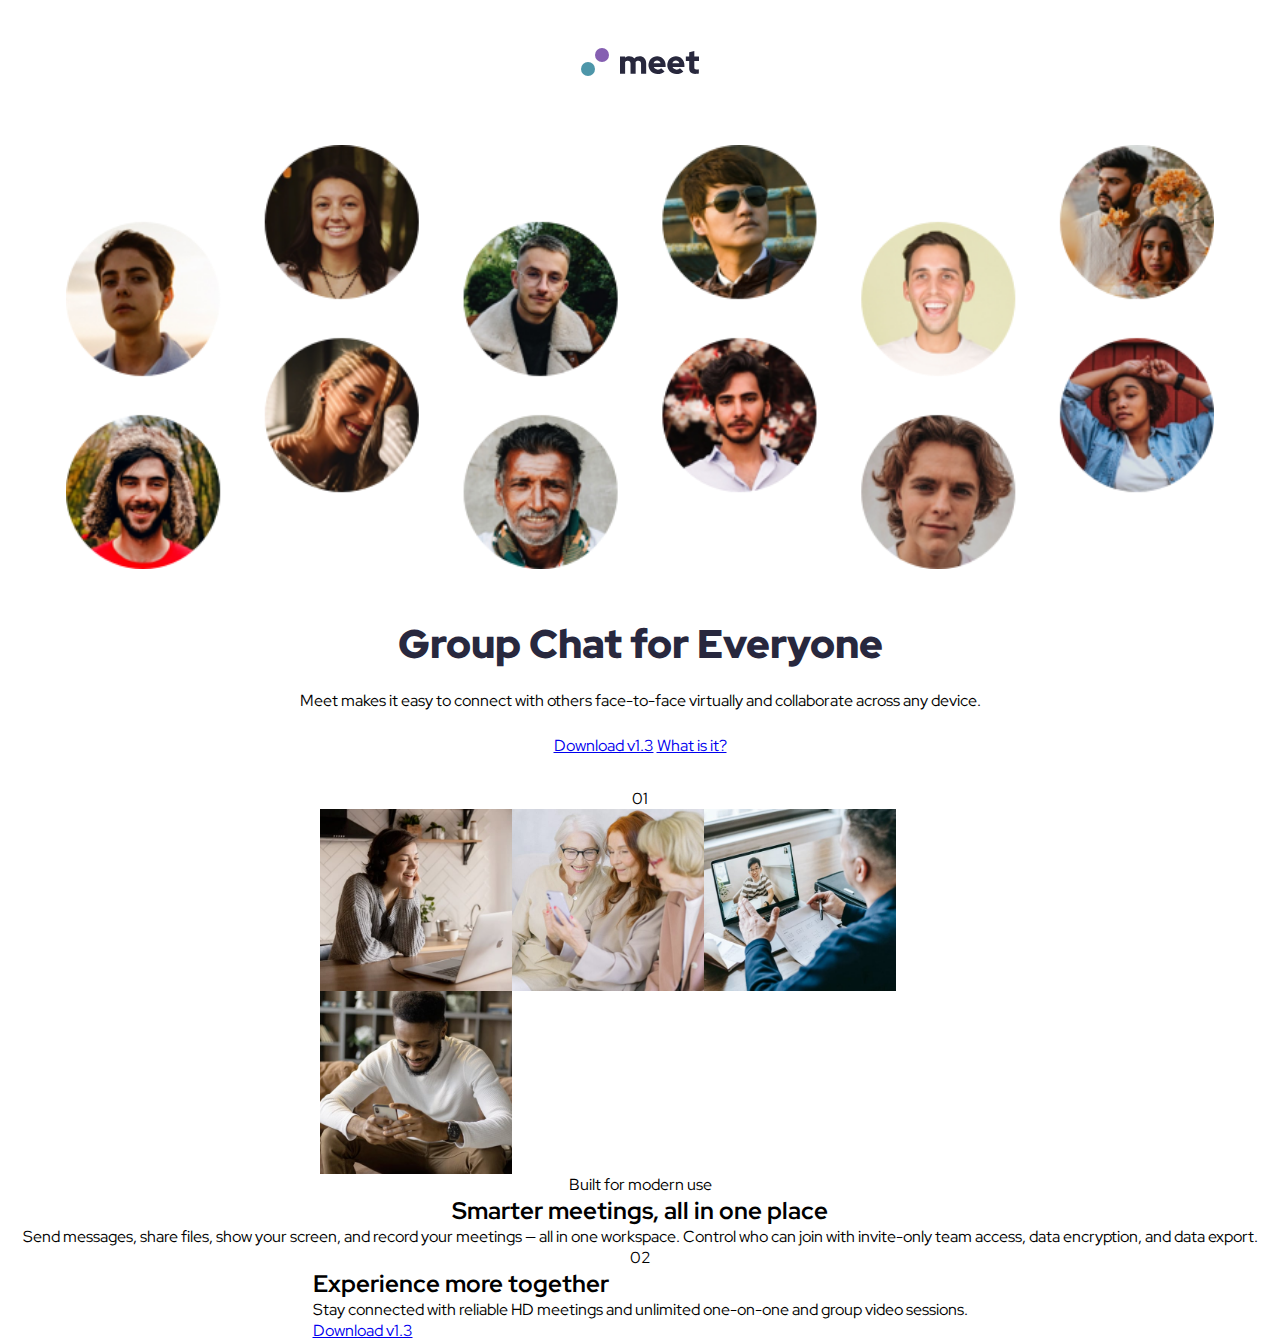
==== starter-code/index.html @ 565b85b3 "beggin code" ====
<!DOCTYPE html>
<html lang="en">

<head>
  <meta charset="UTF-8">
  <meta name="viewport" content="width=device-width, initial-scale=1.0">
  <style>
    @import url('https://fonts.googleapis.com/css2?family=Red+Hat+Display:ital,wght@0,300..900;1,300..900&display=swap');
  </style>

  <link rel="icon" type="image/png" sizes="32x32" href="./assets/favicon-32x32.png">
  <link rel="stylesheet" href="style.css">

  <title>Frontend Mentor | Meet landing page</title>
</head>

<body>
  <div class="full">
    <header><img alt="Meet logo" class="logo" src="assets/logo.svg"></header>
    <main>
      <section class="group-chat">
        <div class="hero-imgs">
          <img class="mobile-hero" src="assets/tablet/image-hero.png" alt="happy people">
          <img class="desktop-hero" src="assets/desktop/image-hero-left.png" alt="happy people">
          <img class="desktop-hero" src="assets/desktop/image-hero-right.png" alt="happy people">
        </div>
        <div class="group-div">
          <h1>Group Chat for Everyone</h1>
          <p>Meet makes it easy to connect with others face-to-face virtually and collaborate across any device.</p>
          <div class="buttons">
            <a href="#" target="_blank" class="v-1" id="v-1-1">Download v1.3</a>
            <a href="#" target="_blank">What is it?</a>
          </div>
        </div>
      </section>
      <section class="second-square">

        <div class="01">
          01
        </div>
        <div class="four-imgs">
          <img src="assets/desktop/image-woman-in-videocall.jpg" alt="woman in videocall">
          <img src="assets/desktop/image-women-videochatting.jpg" alt="three womens in video-chatting">
          <img src="assets/desktop/image-men-in-meeting.jpg" alt="man in videocall">
          <img src="assets/desktop/image-man-texting.jpg" alt="man texting">

        </div>
        <p class="blue-p">Built for modern use</p>

        <h2>Smarter meetings, all in one place</h2>

        <p>Send messages, share files, show your screen, and record your meetings — all in one
          workspace. Control who can join with invite-only team access, data encryption, and data export.</p>
      </section>
      <section name="third-square">
        <div class="02">
          02
        </div>
        <div class="background-footer-img">
          <h2>Experience more together</h2>
          <p>Stay connected with reliable HD meetings and unlimited one-on-one and group video sessions.</p>

          <a href="#" target="_blank" class="v-1" id="v-1-2">Download v1.3</a>
        </div>
      </section>
    </main>
  </div>
</body>

</html>
---- starter-code/style.css ----
* {
    margin: 0;
    box-sizing: border-box;
    font-family: 'Red Hat Display';
}

.desktop-hero {
    display: none;
}

.full {
    display: flex;
    flex-direction: column;
    align-items: center;
    justify-content: center;

}

header {

    padding-top: 3rem;
    padding-left: 5rem;
    padding-right: 5rem;

}

.group-chat {
    padding-top: 4rem;
    padding-left: 2.2rem;
    padding-bottom: 2rem;
    padding-right: 2.2rem;
    gap: 3rem;
}

.group-div {
    display: flex;
    flex-direction: column;
    align-items: center;
    justify-content: center;
    gap: 1.5rem;
}

h1 {
    font-weight: 900;
    font-size: 2.5rem;
    line-height: 110%;
    color: hsl(240, 21%, 20%);
    text-align: center;
    margin-left: 1rem;
    margin-right: 1rem;

}

.group-div p {
    text-align: center;
}

main {
    display: flex;
    flex-direction: column;
    align-items: center;
    justify-content: center;
}

section {
    display: flex;
    flex-direction: column;
    align-items: center;
    justify-content: center;
}

.hero-imgs {
    width: 140%;
}

.mobile-hero {
    width: 100%;
}

.four-imgs {
    display: flex;
    flex-wrap: wrap;
    width: 50%;

}

.four-imgs img {
    width: 30%;
}
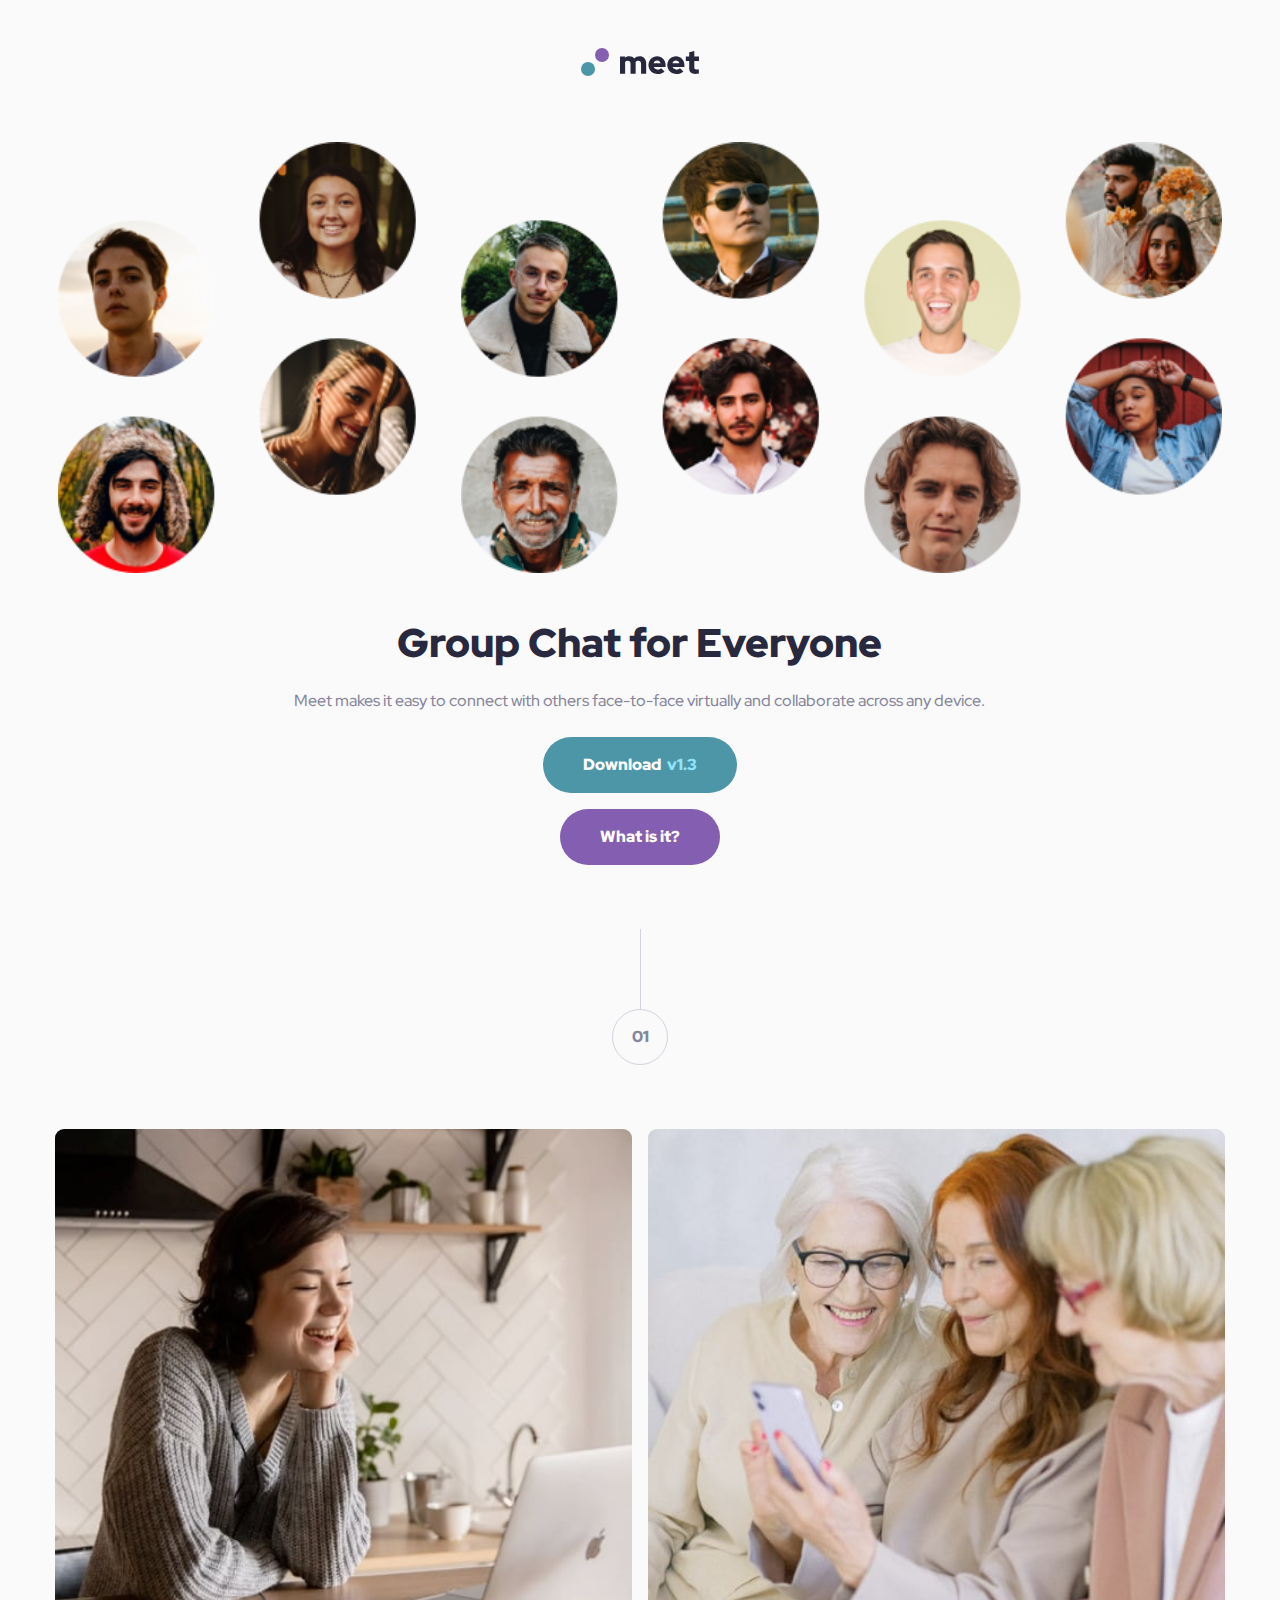
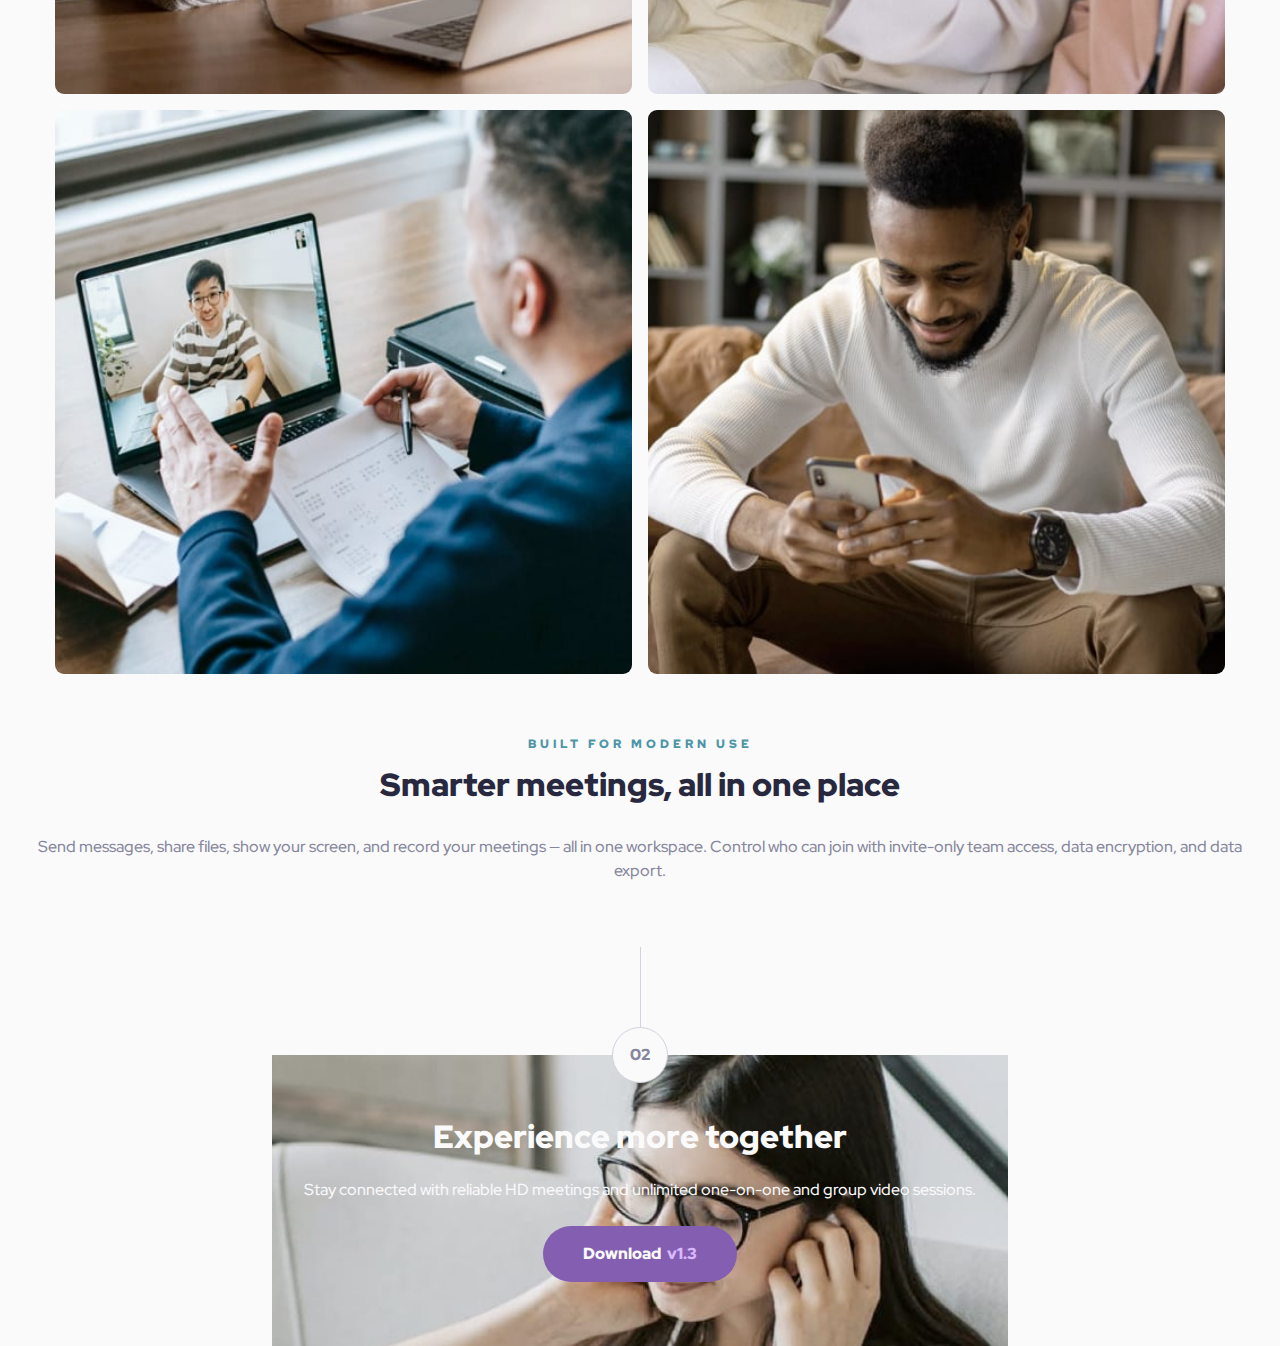
==== commit 461eb73c: "fazendo" ====
--- a/starter-code/index.html
+++ b/starter-code/index.html
@@ -28,39 +28,50 @@
           <h1>Group Chat for Everyone</h1>
           <p>Meet makes it easy to connect with others face-to-face virtually and collaborate across any device.</p>
           <div class="buttons">
-            <a href="#" target="_blank" class="v-1" id="v-1-1">Download v1.3</a>
-            <a href="#" target="_blank">What is it?</a>
+            <a href="#" target="_blank" class="v-1" id="v-1-1">Download <p>v1.3</p></a>
+            <a href="#" target="_blank" class="what">What is it?</a>
           </div>
         </div>
       </section>
       <section class="second-square">
 
-        <div class="01">
+        <div class="linha-bola">
+          <div class="linha"></div><div class="O1">
           01
         </div>
-        <div class="four-imgs">
+        </div>
+        <div class="second-square-imgs">
+        <div class="one-two-imgs">
           <img src="assets/desktop/image-woman-in-videocall.jpg" alt="woman in videocall">
           <img src="assets/desktop/image-women-videochatting.jpg" alt="three womens in video-chatting">
+        </div>
+        <div class="three-four-imgs">
           <img src="assets/desktop/image-men-in-meeting.jpg" alt="man in videocall">
           <img src="assets/desktop/image-man-texting.jpg" alt="man texting">
+        </div>
+        </div>
+        <div class="smarter-div">
+          <div class="smarter-firts">
+            <p class="blue-p">Built for modern use</p>
+           <h2>Smarter meetings, all in one place</h2>
+          </div>
 
+        <p class="send-m-p">Send messages, share files, show your screen, and record your meetings — all in one
+          workspace. Control who can join with invite-only team access, data encryption, and data export.</p>
         </div>
-        <p class="blue-p">Built for modern use</p>
+        </section>
 
-        <h2>Smarter meetings, all in one place</h2>
-
-        <p>Send messages, share files, show your screen, and record your meetings — all in one
-          workspace. Control who can join with invite-only team access, data encryption, and data export.</p>
-      </section>
-      <section name="third-square">
-        <div class="02">
+      <section class="third-square">
+        <div id="O2" class="linha-bola">
+        <div class="linha"></div><div class="O1">
           02
+        </div>
         </div>
         <div class="background-footer-img">
           <h2>Experience more together</h2>
           <p>Stay connected with reliable HD meetings and unlimited one-on-one and group video sessions.</p>
 
-          <a href="#" target="_blank" class="v-1" id="v-1-2">Download v1.3</a>
+          <a href="#" target="_blank" class="v-1" id="v-1-2">Download <p>v1.3</p></a>
         </div>
       </section>
     </main>
--- a/starter-code/style.css
+++ b/starter-code/style.css
@@ -13,6 +13,8 @@
     flex-direction: column;
     align-items: center;
     justify-content: center;
+    overflow: hidden;
+    background-color: hsl(0, 0%, 98%);
 
 }
 
@@ -30,6 +32,7 @@
     padding-bottom: 2rem;
     padding-right: 2.2rem;
     gap: 3rem;
+    margin-top: -0.2rem;
 }
 
 .group-div {
@@ -53,6 +56,53 @@
 
 .group-div p {
     text-align: center;
+    font-weight: 500;
+    font-size: 1rem;
+    color: hsl(240, 10%, 57%);
+    line-height: 150%;
+}
+
+.buttons{
+    display: flex;
+    flex-direction: column;
+    gap: 1rem;
+    align-items: center;
+    justify-content: center;
+    font-size: 1rem;
+    font-weight: 900;
+    line-height: 150%;
+    
+}
+.v-1{
+    background-color: hsl(192, 37%, 48%);
+    padding: 1rem 2.5rem;
+    text-align: center;
+    
+}
+.buttons a{
+    text-decoration: none;
+    color: white;
+    border-radius: 29px;
+}
+
+.what{
+    background-color: hsl(268, 34%, 53%);
+    text-align: center;
+    padding: 1rem 2.5rem;
+}
+
+#v-1-1{
+    display: flex;
+    flex-direction: row;
+    align-items: center;
+    justify-content: center;
+}
+#v-1-1 p{
+    margin-left: 0.35rem;
+    color: hsl(192, 90%, 77%);
+    font-size: 1rem;
+    font-weight: 900;
+    line-height: 150%;
 }
 
 main {
@@ -70,20 +120,187 @@
 }
 
 .hero-imgs {
-    width: 140%;
+    width: 142%;
+    aspect-ratio: 432 / 160;
+    display: flex; /* Faz a div ajustar ao tamanho do conteúdo */
+    align-items: center; /* Alinha corretamente */
+    justify-content: center;
+    
 }
 
 .mobile-hero {
     width: 100%;
-}
-
-.four-imgs {
-    display: flex;
-    flex-wrap: wrap;
-    width: 50%;
-
-}
-
-.four-imgs img {
-    width: 30%;
-}+    aspect-ratio: 432 / 160;
+}
+
+.second-square{
+    padding-top: 2rem;
+    padding-left: 2rem;
+    padding-right: 2rem;
+    padding-bottom: 4rem;
+    gap: 4rem;
+    
+}
+
+.linha-bola{
+    display: flex;
+    flex-direction: column;
+    align-items: center;
+    justify-content: center;
+    width: 3.5rem;
+    height: 8.5rem;
+}
+.linha{
+    width: 0.063rem;
+    height: 5rem;
+    background-color: hsl(240, 18%, 85%);
+}
+.O1{
+    display: flex;
+    flex-direction: column;
+    align-items: center;
+    justify-content: center;
+    font-size: 1rem;
+    font-weight: 900;
+    line-height: 150%;
+    color: hsl(240, 10%, 57%);
+    width: 3.5rem;
+    height: 3.5rem;
+    text-align: center;
+    border: 1px solid hsl(240, 18%, 85%);
+    border-radius: 999px;
+    background-color: hsl(0, 0%, 98%);
+}
+.second-square-imgs{
+    width: 100%;
+    display: flex;
+    flex-direction: column;
+    gap: 1rem;
+    
+}
+
+.one-two-imgs{
+    display: flex;
+    flex-direction: row;
+    width: 100%;
+    align-items: center;
+    justify-content: center;
+    gap: 1rem;
+    
+}
+
+.three-four-imgs{
+    display: flex;
+    flex-direction: row;
+    width: 100%;
+    align-items: center;
+    justify-content: center;
+    gap: 1rem;
+}
+
+.one-two-imgs img{
+    width: 47.42%;
+    aspect-ratio: 144 / 141;
+    border-radius: 9px;
+}
+
+.three-four-imgs img{
+    width: 47.42%;
+    aspect-ratio: 144 / 141;
+    border-radius: 9px;
+}
+
+.smarter-div{
+    display: flex;
+    flex-direction: column;
+    align-items: center;
+    gap: 2rem;
+}
+
+.smarter-firts{
+    display: flex;
+    flex-direction: column;
+    align-items: center;
+    gap: 1rem;
+}
+
+.blue-p{
+    text-transform: uppercase;
+    font-size: 0.75rem;
+    font-weight: 900;
+    line-height: 110%;
+    letter-spacing: 4px;
+    color: hsl(192, 37%, 48%);
+}
+.smarter-firts h2{
+    font-size: 2rem;
+    font-weight: 900;
+    line-height: 110%;
+    text-align: center;
+    color: hsl(240, 21%, 20%);
+}
+.send-m-p{
+    text-align: center;
+    font-size: 1rem;
+    line-height: 150%;
+    font-weight: 500;
+    color: hsl(240, 10%, 57%);
+}
+
+.third-square{
+    position: relative;
+    
+}
+#O2{
+    z-index: 2;
+}
+
+.background-footer-img{
+    display: flex;
+    flex-direction: column;
+    align-items: center;
+    justify-content: center;
+    gap: 1.5rem;
+    background: url(assets/mobile/image-footer.jpg);
+    text-align: center;
+    padding: 4rem 2rem;
+    background-position: center top;
+    background-size: cover;
+    margin-top: -1.75rem;
+    z-index: 1;
+}
+.background-footer-img h2{
+    font-size: 2rem;
+    font-weight: 900;
+    line-height: 110%;
+    color: hsl(0, 0%, 98%);
+}
+.background-footer-img p{
+    font-size: 1rem;
+    font-weight: 500;
+    line-height: 150%;
+    color: hsl(0, 0%, 98%);
+    
+}
+#v-1-2{
+    display: flex;
+    flex-direction: row;
+    align-items: center;
+    justify-content: center;
+    text-decoration: none;
+    font-size: 1rem;
+    font-weight: 900;
+    line-height: 150%;
+    border-radius: 29px;
+    color: hsl(0, 0%, 98%);
+    background-color: hsl(268, 34%, 53%);
+}
+
+
+#v-1-2 p{
+    margin-left: 0.35rem;
+    color: hsl(268, 100%, 86%);
+    font-size: 1rem;
+    font-weight: 900;
+    line-height: 150%;
+}
